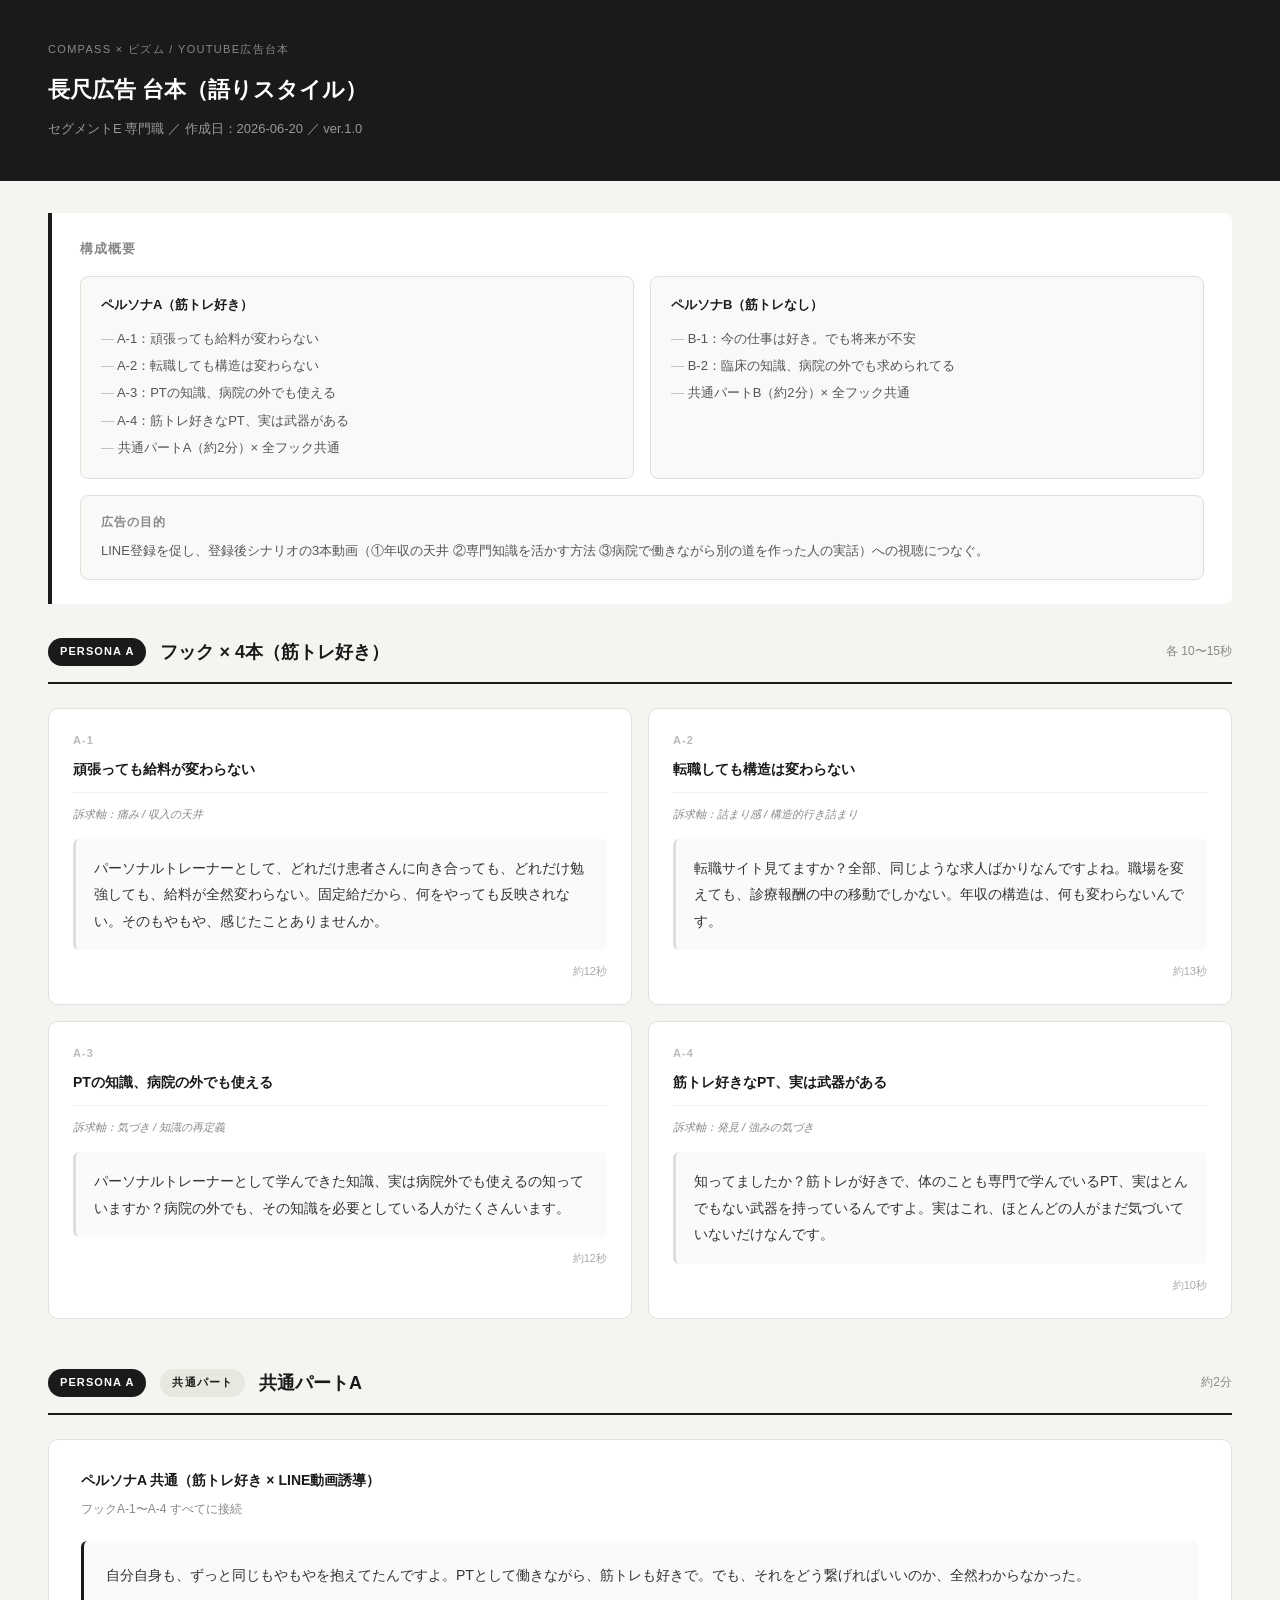
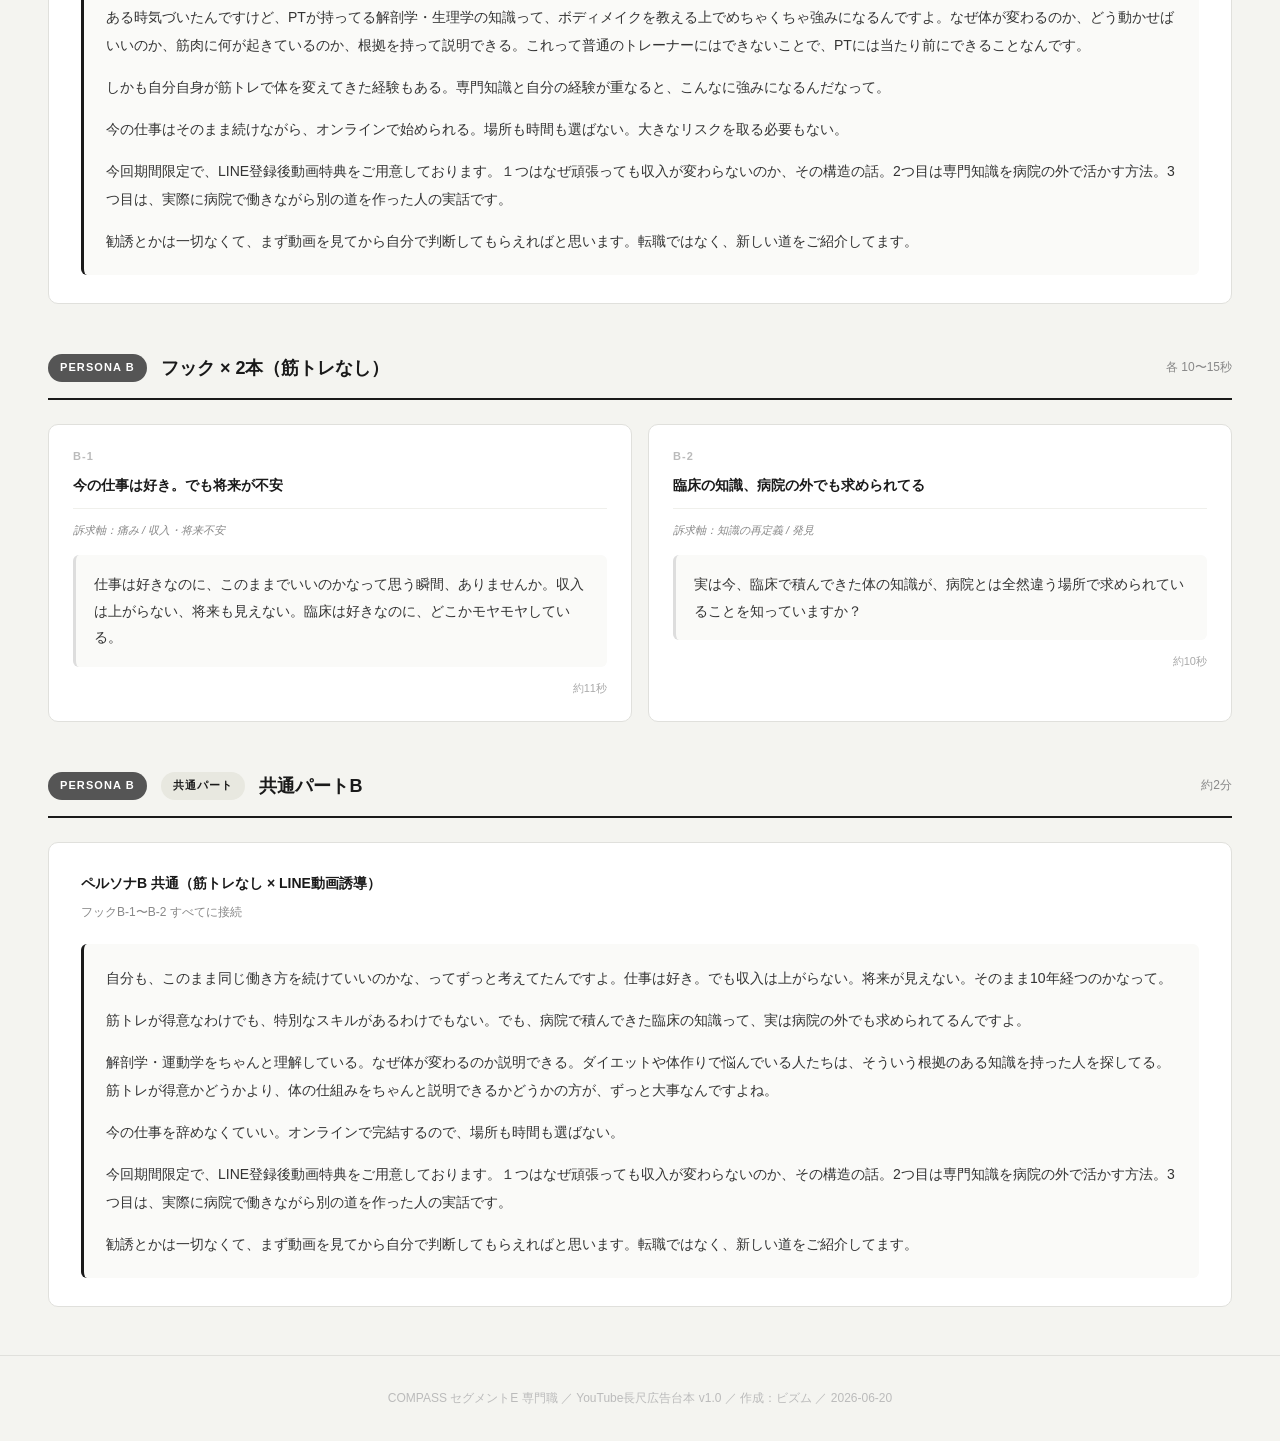
==== yt_script_longform_20260620.html @ c834255f "COMPASS YouTube長尺広告台本 セグメントE専門職 v1.0" ====
<!DOCTYPE html>
<html lang="ja">
<head>
  <meta charset="UTF-8">
  <meta name="viewport" content="width=device-width, initial-scale=1.0">
  <title>COMPASS YouTube長尺広告 台本 | 2026-06-20</title>
  <style>
    * { box-sizing: border-box; margin: 0; padding: 0; }

    body {
      font-family: 'Helvetica Neue', 'Hiragino Sans', 'Yu Gothic', sans-serif;
      background: #f4f4f0;
      color: #1a1a1a;
      line-height: 1.8;
    }

    header {
      background: #1a1a1a;
      color: #fff;
      padding: 40px 48px;
    }

    header .label {
      font-size: 11px;
      letter-spacing: 0.12em;
      text-transform: uppercase;
      color: #888;
      margin-bottom: 10px;
    }

    header h1 {
      font-size: 22px;
      font-weight: 700;
      margin-bottom: 8px;
    }

    header .meta {
      font-size: 13px;
      color: #999;
    }

    .overview {
      background: #fff;
      border-left: 4px solid #1a1a1a;
      margin: 32px 48px;
      padding: 24px 28px;
      border-radius: 0 8px 8px 0;
    }

    .overview h2 {
      font-size: 13px;
      font-weight: 700;
      letter-spacing: 0.08em;
      text-transform: uppercase;
      color: #888;
      margin-bottom: 16px;
    }

    .structure-grid {
      display: grid;
      grid-template-columns: 1fr 1fr;
      gap: 16px;
    }

    .structure-box {
      background: #f9f9f7;
      border: 1px solid #e0e0dc;
      border-radius: 8px;
      padding: 16px 20px;
    }

    .structure-box h3 {
      font-size: 13px;
      font-weight: 700;
      margin-bottom: 8px;
    }

    .structure-box ul {
      list-style: none;
      font-size: 13px;
      color: #555;
    }

    .structure-box ul li {
      padding: 2px 0;
    }

    .structure-box ul li::before {
      content: "—  ";
      color: #bbb;
    }

    .purpose-box {
      background: #f9f9f7;
      border: 1px solid #e0e0dc;
      border-radius: 8px;
      padding: 16px 20px;
      margin-top: 16px;
      font-size: 13px;
      color: #555;
    }

    .purpose-box strong {
      display: block;
      font-size: 12px;
      font-weight: 700;
      letter-spacing: 0.08em;
      text-transform: uppercase;
      color: #888;
      margin-bottom: 6px;
    }

    /* Section */
    .section {
      margin: 0 48px 48px;
    }

    .section-header {
      display: flex;
      align-items: center;
      gap: 14px;
      margin-bottom: 24px;
      padding-bottom: 14px;
      border-bottom: 2px solid #1a1a1a;
    }

    .persona-tag {
      display: inline-block;
      font-size: 11px;
      font-weight: 700;
      letter-spacing: 0.1em;
      text-transform: uppercase;
      padding: 4px 12px;
      border-radius: 100px;
    }

    .persona-a { background: #1a1a1a; color: #fff; }
    .persona-b { background: #555; color: #fff; }
    .common-tag { background: #e8e8e0; color: #1a1a1a; }

    .section-header h2 {
      font-size: 18px;
      font-weight: 700;
    }

    .section-header .duration {
      font-size: 12px;
      color: #888;
      margin-left: auto;
    }

    /* Hook cards */
    .hooks-grid {
      display: grid;
      grid-template-columns: 1fr 1fr;
      gap: 16px;
      margin-bottom: 0;
    }

    .hook-card {
      background: #fff;
      border: 1px solid #e0e0dc;
      border-radius: 10px;
      padding: 22px 24px;
      position: relative;
    }

    .hook-id {
      font-size: 11px;
      font-weight: 700;
      letter-spacing: 0.1em;
      color: #bbb;
      margin-bottom: 6px;
    }

    .hook-title {
      font-size: 14px;
      font-weight: 700;
      color: #1a1a1a;
      margin-bottom: 12px;
      padding-bottom: 10px;
      border-bottom: 1px solid #f0f0ec;
    }

    .hook-axis {
      font-size: 11px;
      color: #888;
      margin-bottom: 14px;
      font-style: italic;
    }

    .script-text {
      font-size: 14px;
      line-height: 1.9;
      color: #333;
      background: #fafaf8;
      border-radius: 6px;
      padding: 16px 18px;
      border-left: 3px solid #ddd;
    }

    .duration-badge {
      font-size: 11px;
      color: #aaa;
      margin-top: 12px;
      text-align: right;
    }

    /* Common part */
    .common-card {
      background: #fff;
      border: 1px solid #e0e0dc;
      border-radius: 10px;
      padding: 28px 32px;
    }

    .common-card .common-title {
      font-size: 14px;
      font-weight: 700;
      color: #1a1a1a;
      margin-bottom: 6px;
    }

    .common-card .common-sub {
      font-size: 12px;
      color: #888;
      margin-bottom: 20px;
    }

    .common-script {
      font-size: 14px;
      line-height: 2.0;
      color: #333;
      background: #fafaf8;
      border-radius: 6px;
      padding: 20px 22px;
      border-left: 3px solid #1a1a1a;
    }

    .common-script p {
      margin-bottom: 14px;
    }

    .common-script p:last-child {
      margin-bottom: 0;
    }

    /* Policy check */
    .policy-section {
      margin: 0 48px 48px;
    }

    .policy-header {
      display: flex;
      align-items: center;
      gap: 12px;
      margin-bottom: 16px;
      padding-bottom: 12px;
      border-bottom: 2px solid #1a1a1a;
    }

    .policy-header h2 {
      font-size: 16px;
      font-weight: 700;
    }

    .policy-table {
      width: 100%;
      border-collapse: collapse;
      background: #fff;
      border-radius: 10px;
      overflow: hidden;
      border: 1px solid #e0e0dc;
      font-size: 13px;
    }

    .policy-table th {
      background: #f4f4f0;
      padding: 12px 18px;
      text-align: left;
      font-size: 11px;
      font-weight: 700;
      letter-spacing: 0.08em;
      text-transform: uppercase;
      color: #888;
      border-bottom: 1px solid #e0e0dc;
    }

    .policy-table td {
      padding: 12px 18px;
      border-bottom: 1px solid #f4f4f0;
      color: #444;
    }

    .policy-table tr:last-child td {
      border-bottom: none;
    }

    .ok { color: #2d7a2d; font-weight: 700; }
    .ng { color: #c0392b; font-weight: 700; }

    /* Footer */
    footer {
      text-align: center;
      padding: 32px 48px;
      font-size: 12px;
      color: #bbb;
      border-top: 1px solid #e0e0dc;
      margin-top: 16px;
    }

    @media (max-width: 720px) {
      header, .overview, .section, .policy-section { padding-left: 20px; padding-right: 20px; }
      .overview { margin: 20px; }
      .section { margin: 0 20px 40px; }
      .policy-section { margin: 0 20px 40px; }
      .hooks-grid { grid-template-columns: 1fr; }
      .structure-grid { grid-template-columns: 1fr; }
    }
  </style>
</head>
<body>

<header>
  <div class="label">COMPASS × ビズム / YouTube広告台本</div>
  <h1>長尺広告 台本（語りスタイル）</h1>
  <div class="meta">セグメントE 専門職 ／ 作成日：2026-06-20 ／ ver.1.0</div>
</header>

<!-- 構成概要 -->
<div class="overview">
  <h2>構成概要</h2>
  <div class="structure-grid">
    <div class="structure-box">
      <h3>ペルソナA（筋トレ好き）</h3>
      <ul>
        <li>A-1：頑張っても給料が変わらない</li>
        <li>A-2：転職しても構造は変わらない</li>
        <li>A-3：PTの知識、病院の外でも使える</li>
        <li>A-4：筋トレ好きなPT、実は武器がある</li>
        <li>共通パートA（約2分）× 全フック共通</li>
      </ul>
    </div>
    <div class="structure-box">
      <h3>ペルソナB（筋トレなし）</h3>
      <ul>
        <li>B-1：今の仕事は好き。でも将来が不安</li>
        <li>B-2：臨床の知識、病院の外でも求められてる</li>
        <li>共通パートB（約2分）× 全フック共通</li>
      </ul>
    </div>
  </div>
  <div class="purpose-box">
    <strong>広告の目的</strong>
    LINE登録を促し、登録後シナリオの3本動画（①年収の天井 ②専門知識を活かす方法 ③病院で働きながら別の道を作った人の実話）への視聴につなぐ。
  </div>
</div>

<!-- ペルソナA フック -->
<div class="section">
  <div class="section-header">
    <span class="persona-tag persona-a">Persona A</span>
    <h2>フック × 4本（筋トレ好き）</h2>
    <span class="duration">各 10〜15秒</span>
  </div>

  <div class="hooks-grid">

    <div class="hook-card">
      <div class="hook-id">A-1</div>
      <div class="hook-title">頑張っても給料が変わらない</div>
      <div class="hook-axis">訴求軸：痛み / 収入の天井</div>
      <div class="script-text">
        パーソナルトレーナーとして、どれだけ患者さんに向き合っても、どれだけ勉強しても、給料が全然変わらない。固定給だから、何をやっても反映されない。そのもやもや、感じたことありませんか。
      </div>
      <div class="duration-badge">約12秒</div>
    </div>

    <div class="hook-card">
      <div class="hook-id">A-2</div>
      <div class="hook-title">転職しても構造は変わらない</div>
      <div class="hook-axis">訴求軸：詰まり感 / 構造的行き詰まり</div>
      <div class="script-text">
        転職サイト見てますか？全部、同じような求人ばかりなんですよね。職場を変えても、診療報酬の中の移動でしかない。年収の構造は、何も変わらないんです。
      </div>
      <div class="duration-badge">約13秒</div>
    </div>

    <div class="hook-card">
      <div class="hook-id">A-3</div>
      <div class="hook-title">PTの知識、病院の外でも使える</div>
      <div class="hook-axis">訴求軸：気づき / 知識の再定義</div>
      <div class="script-text">
        パーソナルトレーナーとして学んできた知識、実は病院外でも使えるの知っていますか？病院の外でも、その知識を必要としている人がたくさんいます。
      </div>
      <div class="duration-badge">約12秒</div>
    </div>

    <div class="hook-card">
      <div class="hook-id">A-4</div>
      <div class="hook-title">筋トレ好きなPT、実は武器がある</div>
      <div class="hook-axis">訴求軸：発見 / 強みの気づき</div>
      <div class="script-text">
        知ってましたか？筋トレが好きで、体のことも専門で学んでいるPT、実はとんでもない武器を持っているんですよ。実はこれ、ほとんどの人がまだ気づいていないだけなんです。
      </div>
      <div class="duration-badge">約10秒</div>
    </div>

  </div>
</div>

<!-- 共通パートA -->
<div class="section">
  <div class="section-header">
    <span class="persona-tag persona-a">Persona A</span>
    <span class="persona-tag common-tag">共通パート</span>
    <h2>共通パートA</h2>
    <span class="duration">約2分</span>
  </div>

  <div class="common-card">
    <div class="common-title">ペルソナA 共通（筋トレ好き × LINE動画誘導）</div>
    <div class="common-sub">フックA-1〜A-4 すべてに接続</div>
    <div class="common-script">
      <p>
        自分自身も、ずっと同じもやもやを抱えてたんですよ。PTとして働きながら、筋トレも好きで。でも、それをどう繋げればいいのか、全然わからなかった。
      </p>
      <p>
        ある時気づいたんですけど、PTが持ってる解剖学・生理学の知識って、ボディメイクを教える上でめちゃくちゃ強みになるんですよ。なぜ体が変わるのか、どう動かせばいいのか、筋肉に何が起きているのか、根拠を持って説明できる。これって普通のトレーナーにはできないことで、PTには当たり前にできることなんです。
      </p>
      <p>
        しかも自分自身が筋トレで体を変えてきた経験もある。専門知識と自分の経験が重なると、こんなに強みになるんだなって。
      </p>
      <p>
        今の仕事はそのまま続けながら、オンラインで始められる。場所も時間も選ばない。大きなリスクを取る必要もない。
      </p>
      <p>
        今回期間限定で、LINE登録後動画特典をご用意しております。１つはなぜ頑張っても収入が変わらないのか、その構造の話。2つ目は専門知識を病院の外で活かす方法。3つ目は、実際に病院で働きながら別の道を作った人の実話です。
      </p>
      <p>
        勧誘とかは一切なくて、まず動画を見てから自分で判断してもらえればと思います。転職ではなく、新しい道をご紹介してます。
      </p>
    </div>
  </div>
</div>

<!-- ペルソナB フック -->
<div class="section">
  <div class="section-header">
    <span class="persona-tag persona-b">Persona B</span>
    <h2>フック × 2本（筋トレなし）</h2>
    <span class="duration">各 10〜15秒</span>
  </div>

  <div class="hooks-grid">

    <div class="hook-card">
      <div class="hook-id">B-1</div>
      <div class="hook-title">今の仕事は好き。でも将来が不安</div>
      <div class="hook-axis">訴求軸：痛み / 収入・将来不安</div>
      <div class="script-text">
        仕事は好きなのに、このままでいいのかなって思う瞬間、ありませんか。収入は上がらない、将来も見えない。臨床は好きなのに、どこかモヤモヤしている。
      </div>
      <div class="duration-badge">約11秒</div>
    </div>

    <div class="hook-card">
      <div class="hook-id">B-2</div>
      <div class="hook-title">臨床の知識、病院の外でも求められてる</div>
      <div class="hook-axis">訴求軸：知識の再定義 / 発見</div>
      <div class="script-text">
        実は今、臨床で積んできた体の知識が、病院とは全然違う場所で求められていることを知っていますか？
      </div>
      <div class="duration-badge">約10秒</div>
    </div>

  </div>
</div>

<!-- 共通パートB -->
<div class="section">
  <div class="section-header">
    <span class="persona-tag persona-b">Persona B</span>
    <span class="persona-tag common-tag">共通パート</span>
    <h2>共通パートB</h2>
    <span class="duration">約2分</span>
  </div>

  <div class="common-card">
    <div class="common-title">ペルソナB 共通（筋トレなし × LINE動画誘導）</div>
    <div class="common-sub">フックB-1〜B-2 すべてに接続</div>
    <div class="common-script">
      <p>
        自分も、このまま同じ働き方を続けていいのかな、ってずっと考えてたんですよ。仕事は好き。でも収入は上がらない。将来が見えない。そのまま10年経つのかなって。
      </p>
      <p>
        筋トレが得意なわけでも、特別なスキルがあるわけでもない。でも、病院で積んできた臨床の知識って、実は病院の外でも求められてるんですよ。
      </p>
      <p>
        解剖学・運動学をちゃんと理解している。なぜ体が変わるのか説明できる。ダイエットや体作りで悩んでいる人たちは、そういう根拠のある知識を持った人を探してる。筋トレが得意かどうかより、体の仕組みをちゃんと説明できるかどうかの方が、ずっと大事なんですよね。
      </p>
      <p>
        今の仕事を辞めなくていい。オンラインで完結するので、場所も時間も選ばない。
      </p>
      <p>
        今回期間限定で、LINE登録後動画特典をご用意しております。１つはなぜ頑張っても収入が変わらないのか、その構造の話。2つ目は専門知識を病院の外で活かす方法。3つ目は、実際に病院で働きながら別の道を作った人の実話です。
      </p>
      <p>
        勧誘とかは一切なくて、まず動画を見てから自分で判断してもらえればと思います。転職ではなく、新しい道をご紹介してます。
      </p>
    </div>
  </div>
</div>

<footer>
  COMPASS セグメントE 専門職 ／ YouTube長尺広告台本 v1.0 ／ 作成：ビズム ／ 2026-06-20
</footer>

</body>
</html>
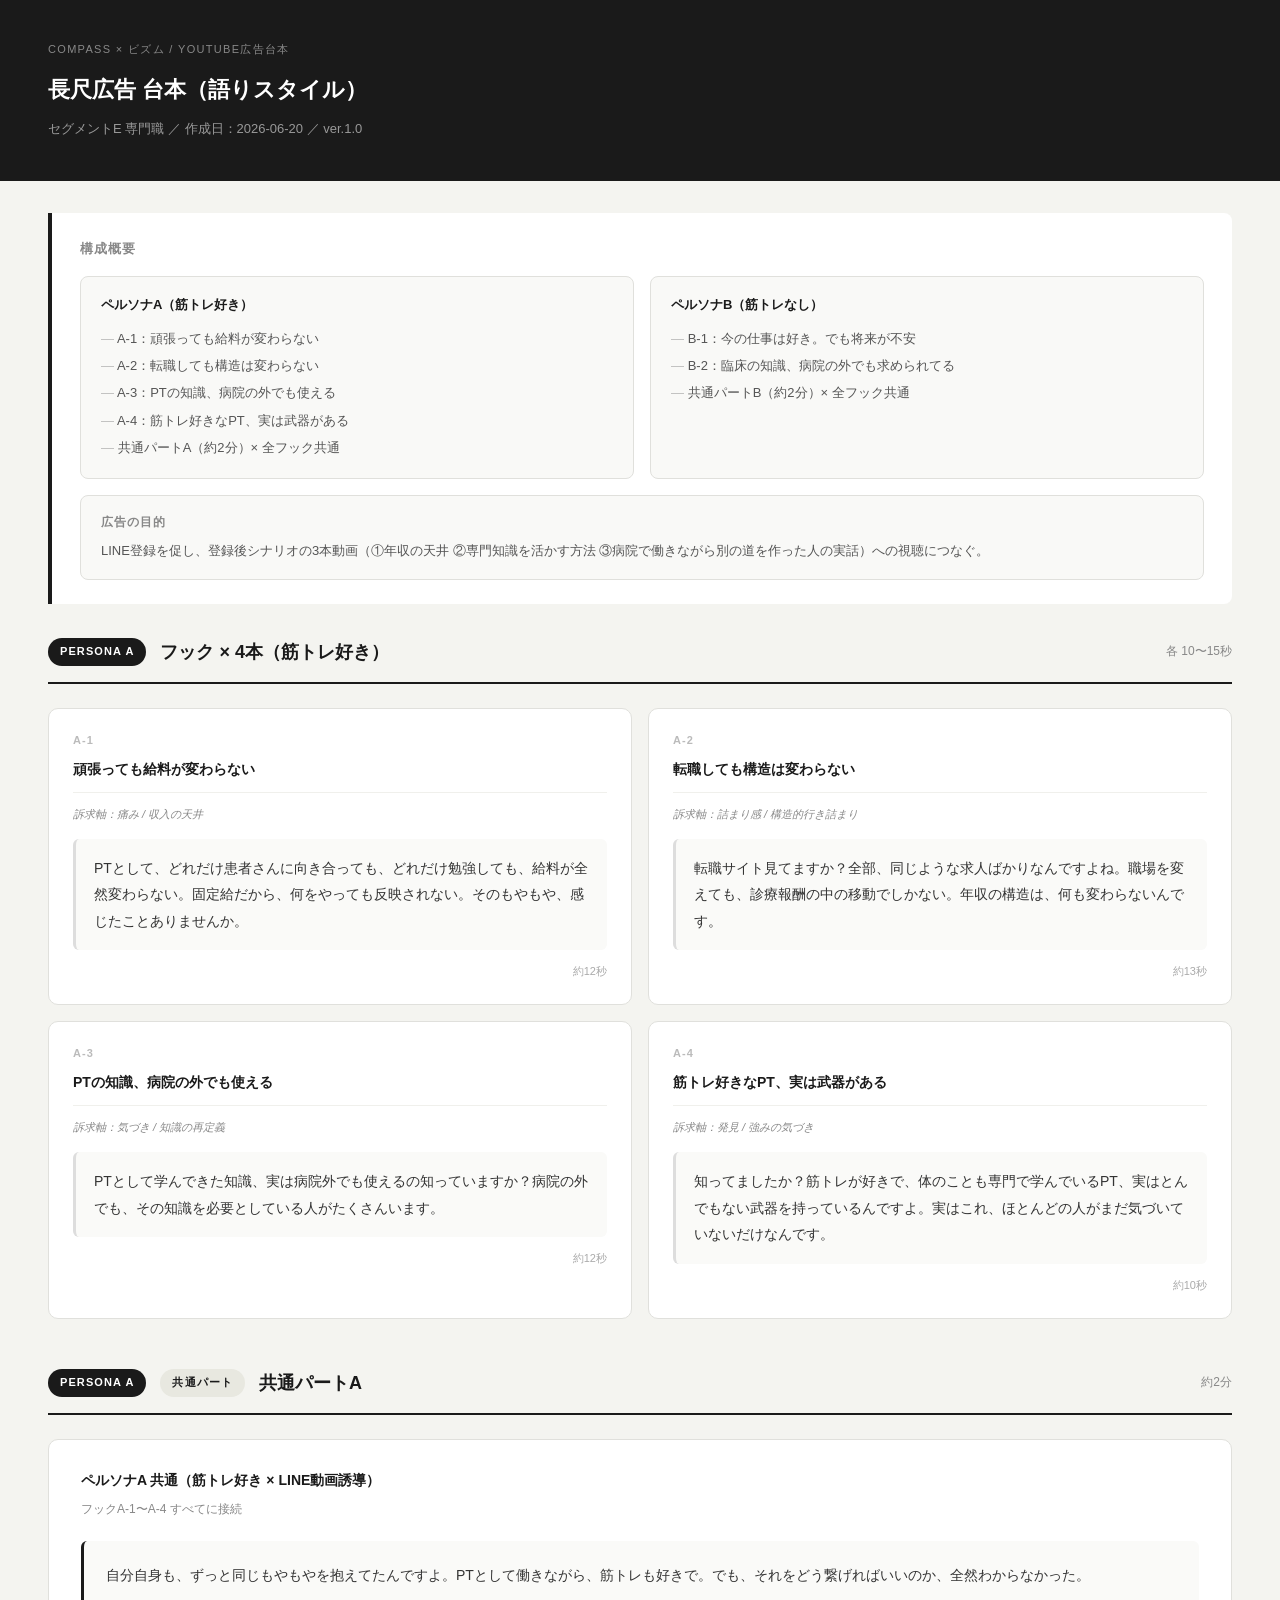
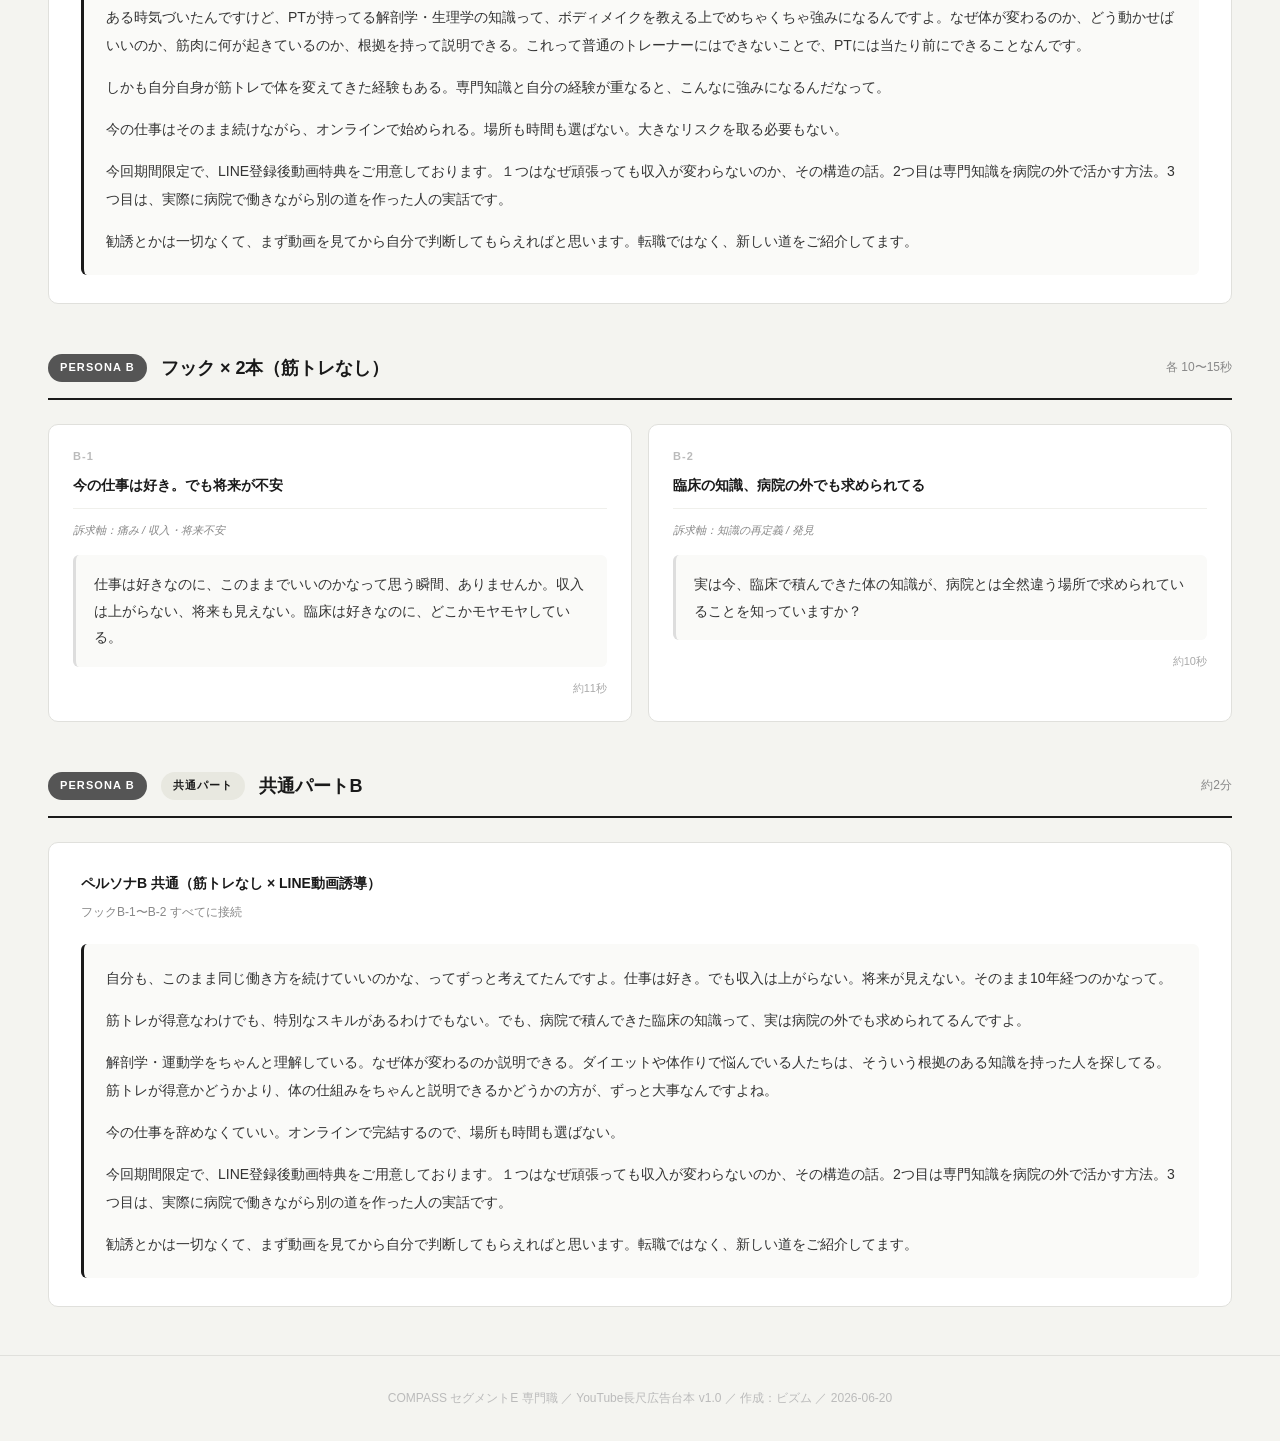
==== commit eb82d925: "COMPASS台本 PT/パーソナルトレーナー職業名修正 v1.1" ====
--- a/yt_script_longform_20260620.html
+++ b/yt_script_longform_20260620.html
@@ -371,7 +371,7 @@
       <div class="hook-title">頑張っても給料が変わらない</div>
       <div class="hook-axis">訴求軸：痛み / 収入の天井</div>
       <div class="script-text">
-        パーソナルトレーナーとして、どれだけ患者さんに向き合っても、どれだけ勉強しても、給料が全然変わらない。固定給だから、何をやっても反映されない。そのもやもや、感じたことありませんか。
+        PTとして、どれだけ患者さんに向き合っても、どれだけ勉強しても、給料が全然変わらない。固定給だから、何をやっても反映されない。そのもやもや、感じたことありませんか。
       </div>
       <div class="duration-badge">約12秒</div>
     </div>
@@ -391,7 +391,7 @@
       <div class="hook-title">PTの知識、病院の外でも使える</div>
       <div class="hook-axis">訴求軸：気づき / 知識の再定義</div>
       <div class="script-text">
-        パーソナルトレーナーとして学んできた知識、実は病院外でも使えるの知っていますか？病院の外でも、その知識を必要としている人がたくさんいます。
+        PTとして学んできた知識、実は病院外でも使えるの知っていますか？病院の外でも、その知識を必要としている人がたくさんいます。
       </div>
       <div class="duration-badge">約12秒</div>
     </div>
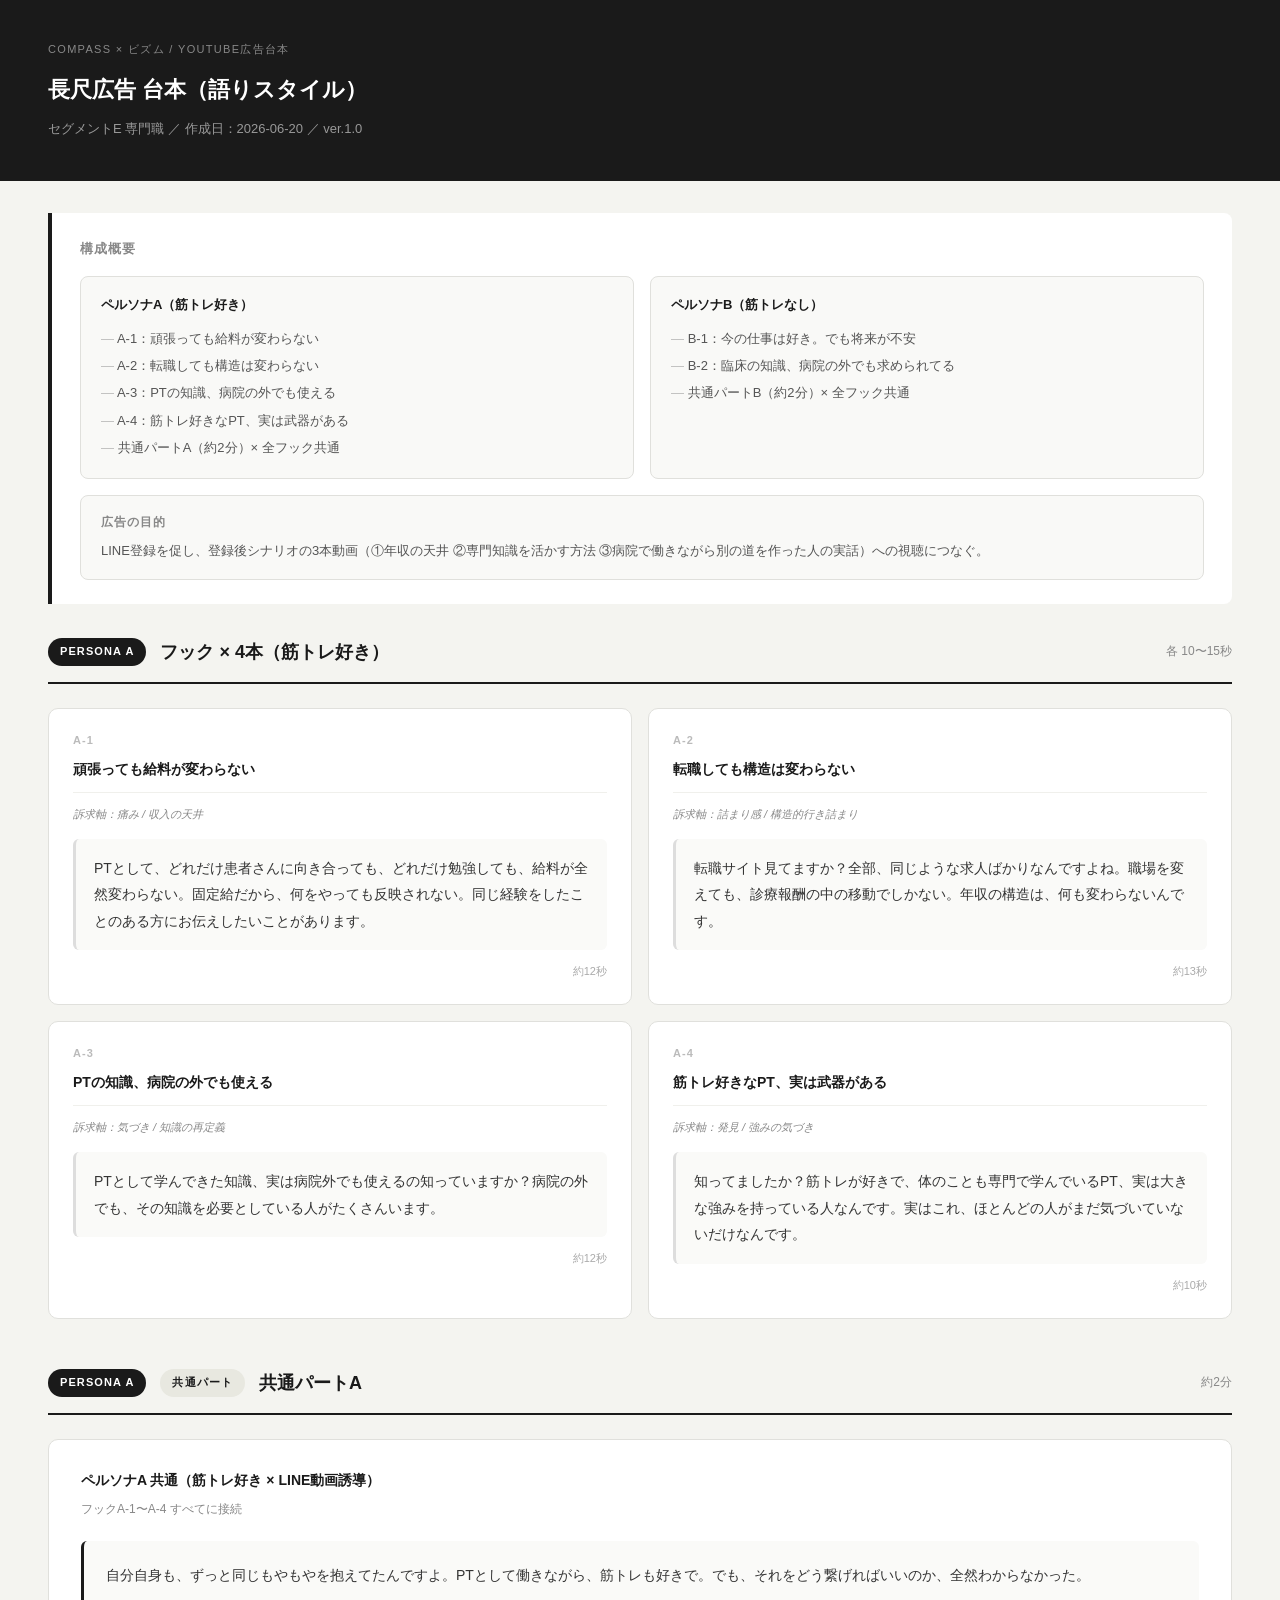
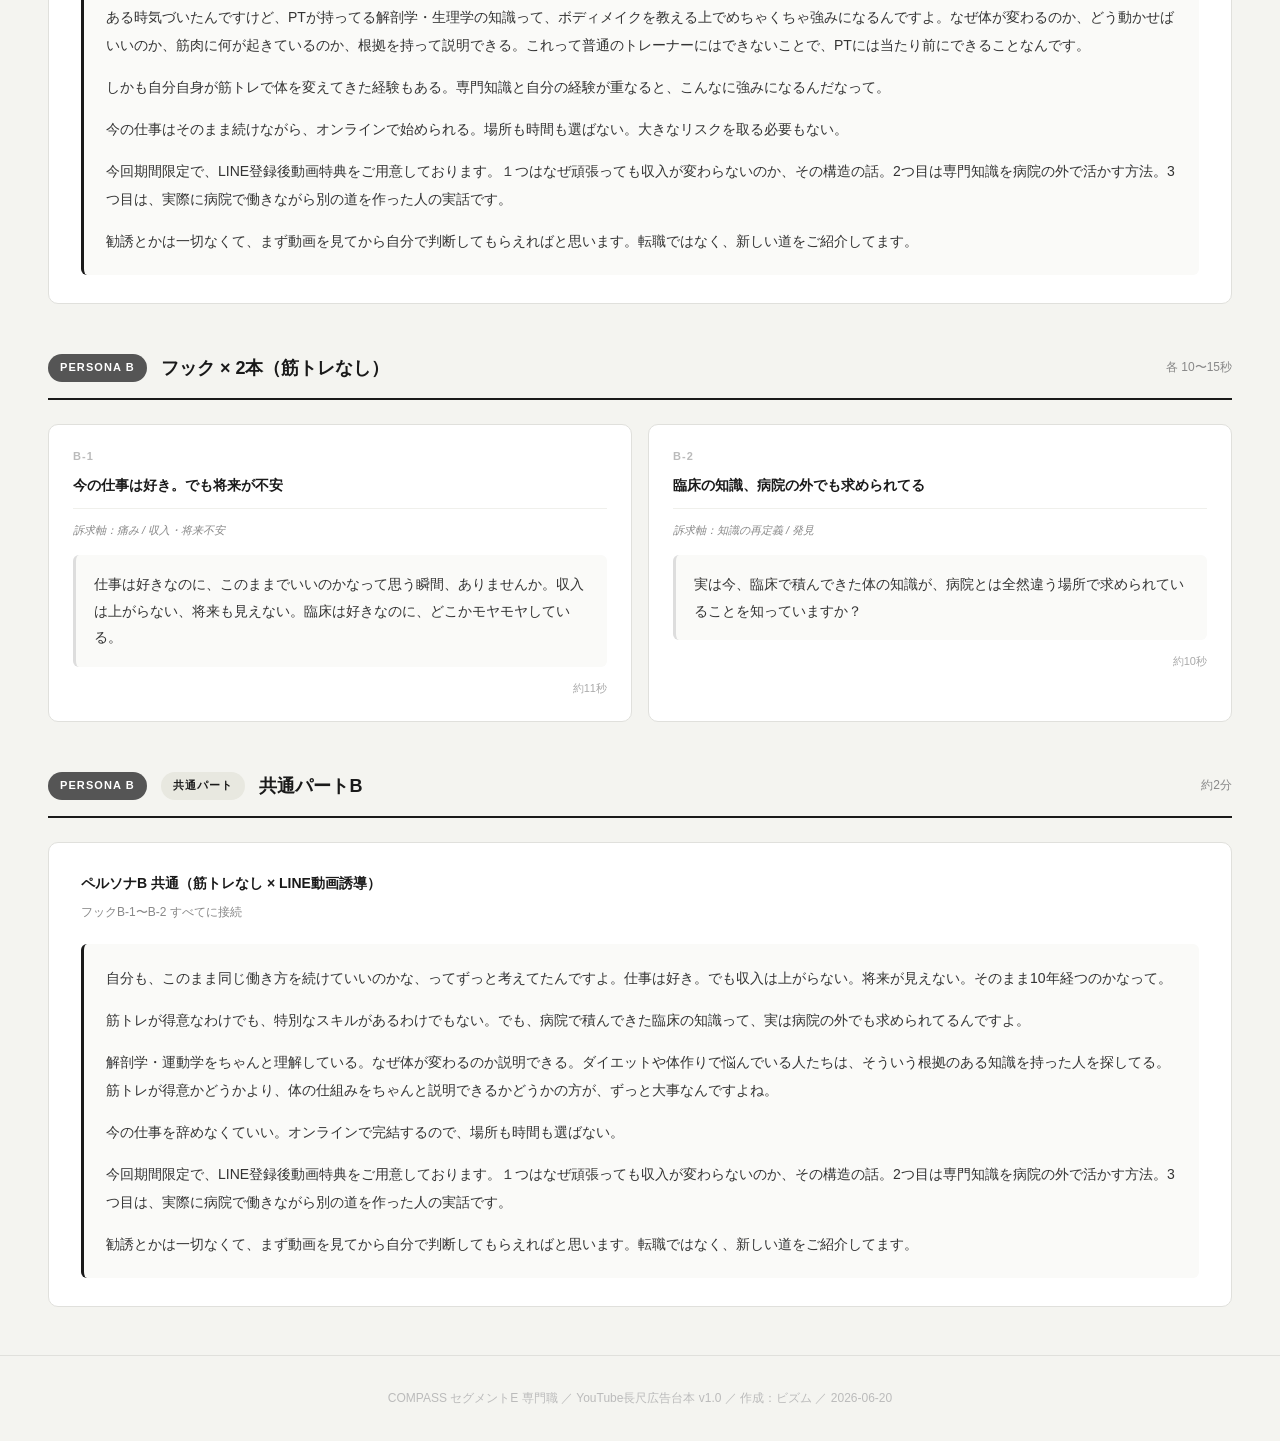
==== commit 6d318ed7: "COMPASS台本 ポリシーチェック修正 v1.2（A-1/A-4）" ====
--- a/yt_script_longform_20260620.html
+++ b/yt_script_longform_20260620.html
@@ -371,7 +371,7 @@
       <div class="hook-title">頑張っても給料が変わらない</div>
       <div class="hook-axis">訴求軸：痛み / 収入の天井</div>
       <div class="script-text">
-        PTとして、どれだけ患者さんに向き合っても、どれだけ勉強しても、給料が全然変わらない。固定給だから、何をやっても反映されない。そのもやもや、感じたことありませんか。
+        PTとして、どれだけ患者さんに向き合っても、どれだけ勉強しても、給料が全然変わらない。固定給だから、何をやっても反映されない。同じ経験をしたことのある方にお伝えしたいことがあります。
       </div>
       <div class="duration-badge">約12秒</div>
     </div>
@@ -401,7 +401,7 @@
       <div class="hook-title">筋トレ好きなPT、実は武器がある</div>
       <div class="hook-axis">訴求軸：発見 / 強みの気づき</div>
       <div class="script-text">
-        知ってましたか？筋トレが好きで、体のことも専門で学んでいるPT、実はとんでもない武器を持っているんですよ。実はこれ、ほとんどの人がまだ気づいていないだけなんです。
+        知ってましたか？筋トレが好きで、体のことも専門で学んでいるPT、実は大きな強みを持っている人なんです。実はこれ、ほとんどの人がまだ気づいていないだけなんです。
       </div>
       <div class="duration-badge">約10秒</div>
     </div>
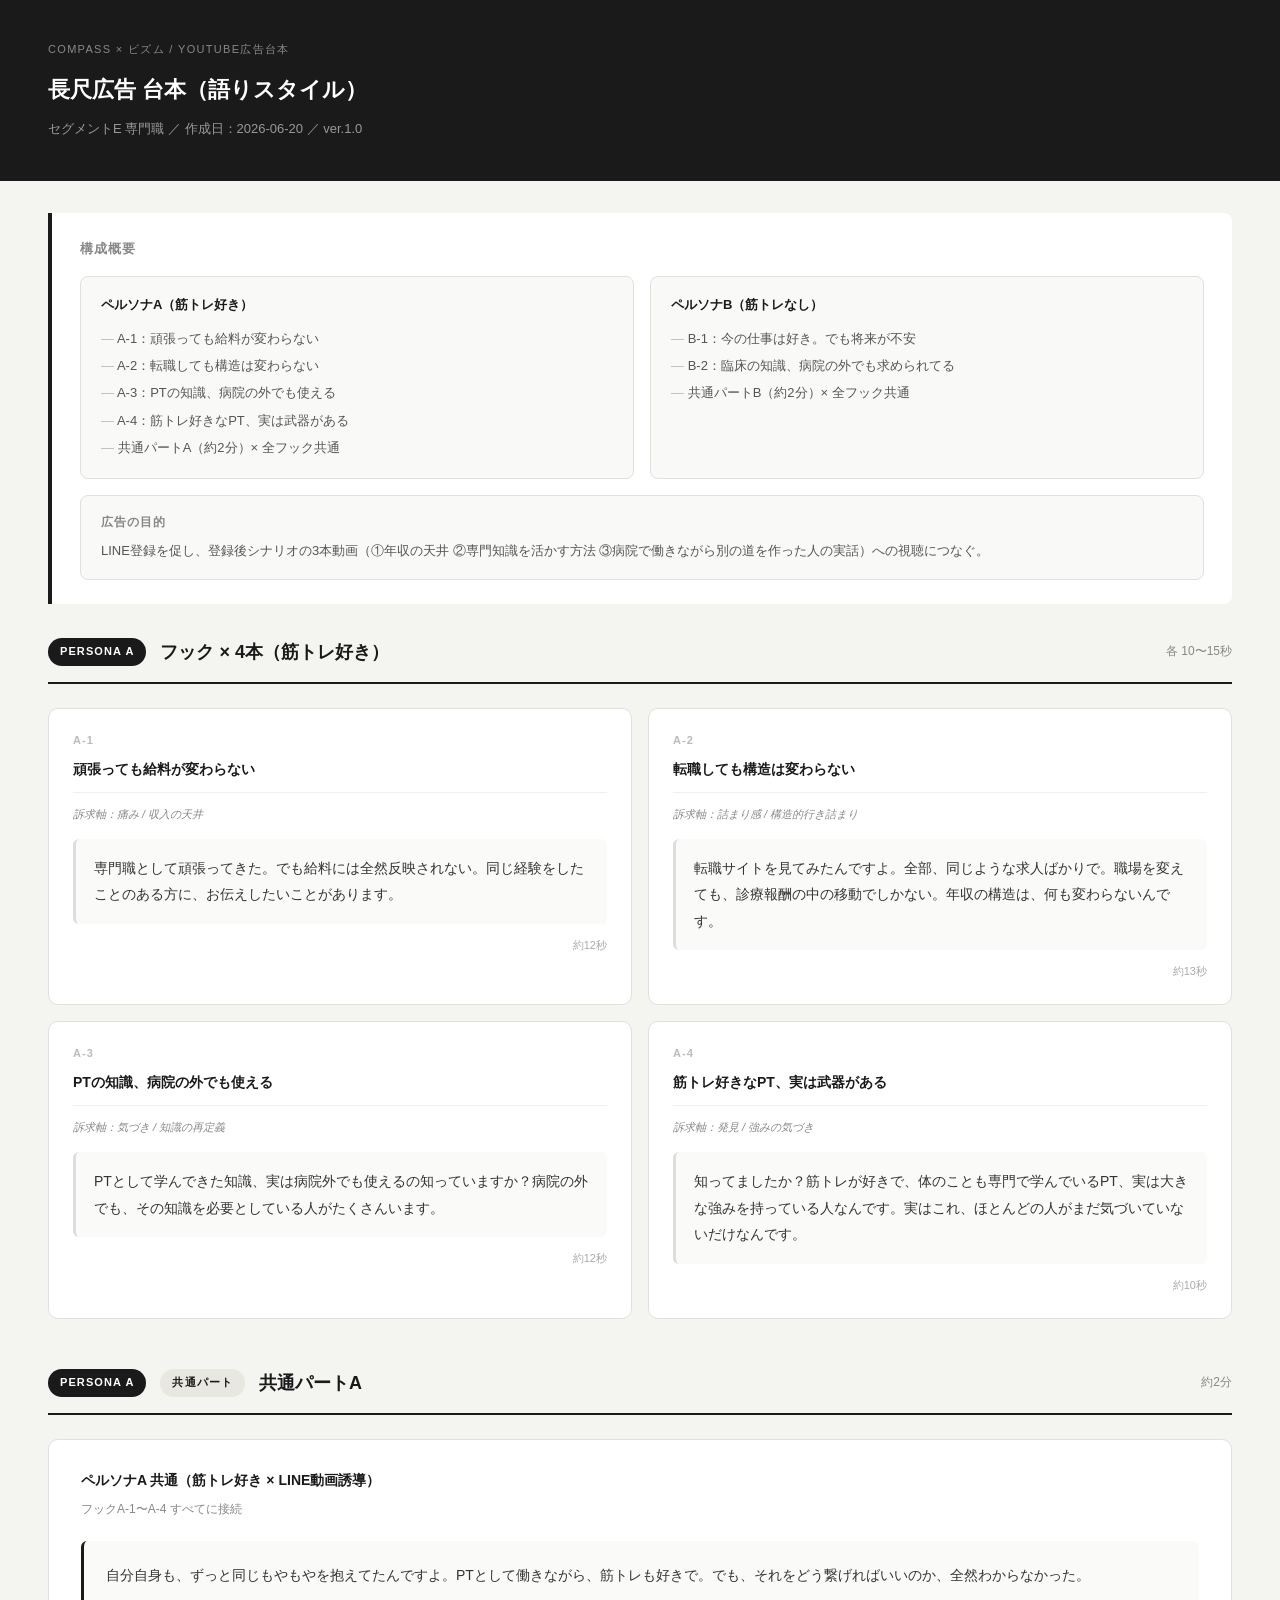
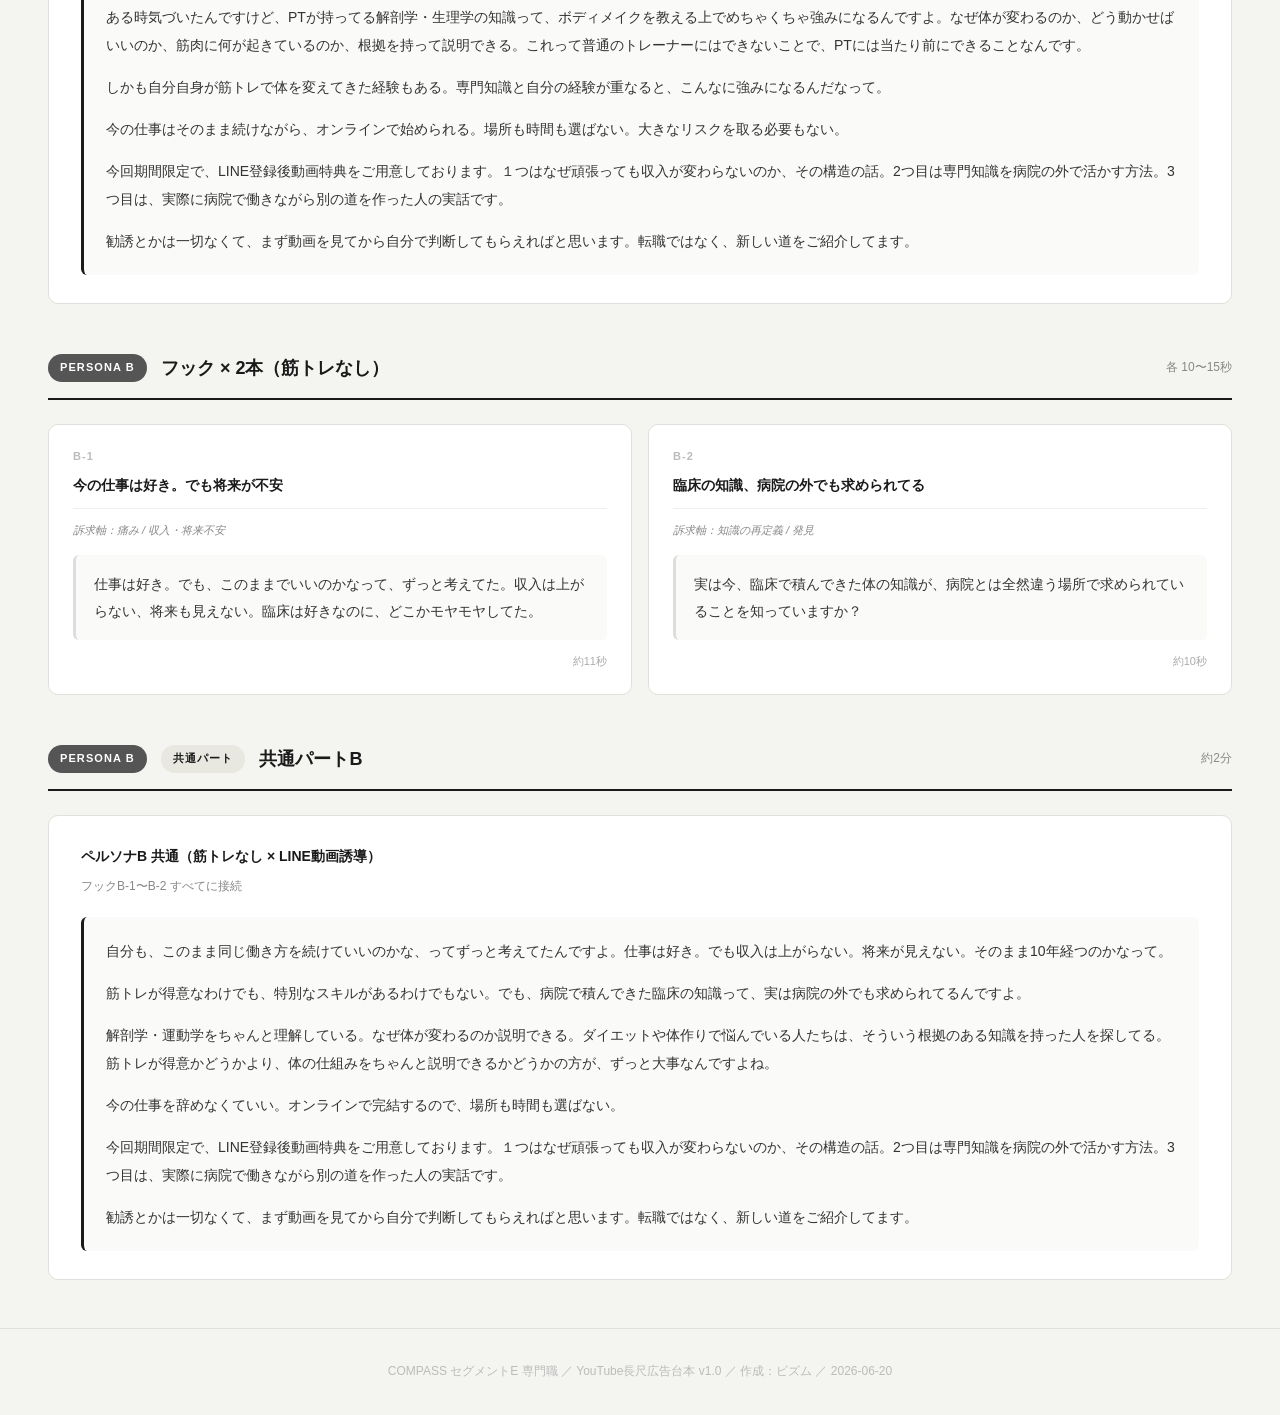
==== commit f2bba024: "COMPASS台本 ポリシーチェック修正 v1.3（A-1/A-2/B-1）" ====
--- a/yt_script_longform_20260620.html
+++ b/yt_script_longform_20260620.html
@@ -371,7 +371,7 @@
       <div class="hook-title">頑張っても給料が変わらない</div>
       <div class="hook-axis">訴求軸：痛み / 収入の天井</div>
       <div class="script-text">
-        PTとして、どれだけ患者さんに向き合っても、どれだけ勉強しても、給料が全然変わらない。固定給だから、何をやっても反映されない。同じ経験をしたことのある方にお伝えしたいことがあります。
+        専門職として頑張ってきた。でも給料には全然反映されない。同じ経験をしたことのある方に、お伝えしたいことがあります。
       </div>
       <div class="duration-badge">約12秒</div>
     </div>
@@ -381,7 +381,7 @@
       <div class="hook-title">転職しても構造は変わらない</div>
       <div class="hook-axis">訴求軸：詰まり感 / 構造的行き詰まり</div>
       <div class="script-text">
-        転職サイト見てますか？全部、同じような求人ばかりなんですよね。職場を変えても、診療報酬の中の移動でしかない。年収の構造は、何も変わらないんです。
+        転職サイトを見てみたんですよ。全部、同じような求人ばかりで。職場を変えても、診療報酬の中の移動でしかない。年収の構造は、何も変わらないんです。
       </div>
       <div class="duration-badge">約13秒</div>
     </div>
@@ -459,7 +459,7 @@
       <div class="hook-title">今の仕事は好き。でも将来が不安</div>
       <div class="hook-axis">訴求軸：痛み / 収入・将来不安</div>
       <div class="script-text">
-        仕事は好きなのに、このままでいいのかなって思う瞬間、ありませんか。収入は上がらない、将来も見えない。臨床は好きなのに、どこかモヤモヤしている。
+        仕事は好き。でも、このままでいいのかなって、ずっと考えてた。収入は上がらない、将来も見えない。臨床は好きなのに、どこかモヤモヤしてた。
       </div>
       <div class="duration-badge">約11秒</div>
     </div>
